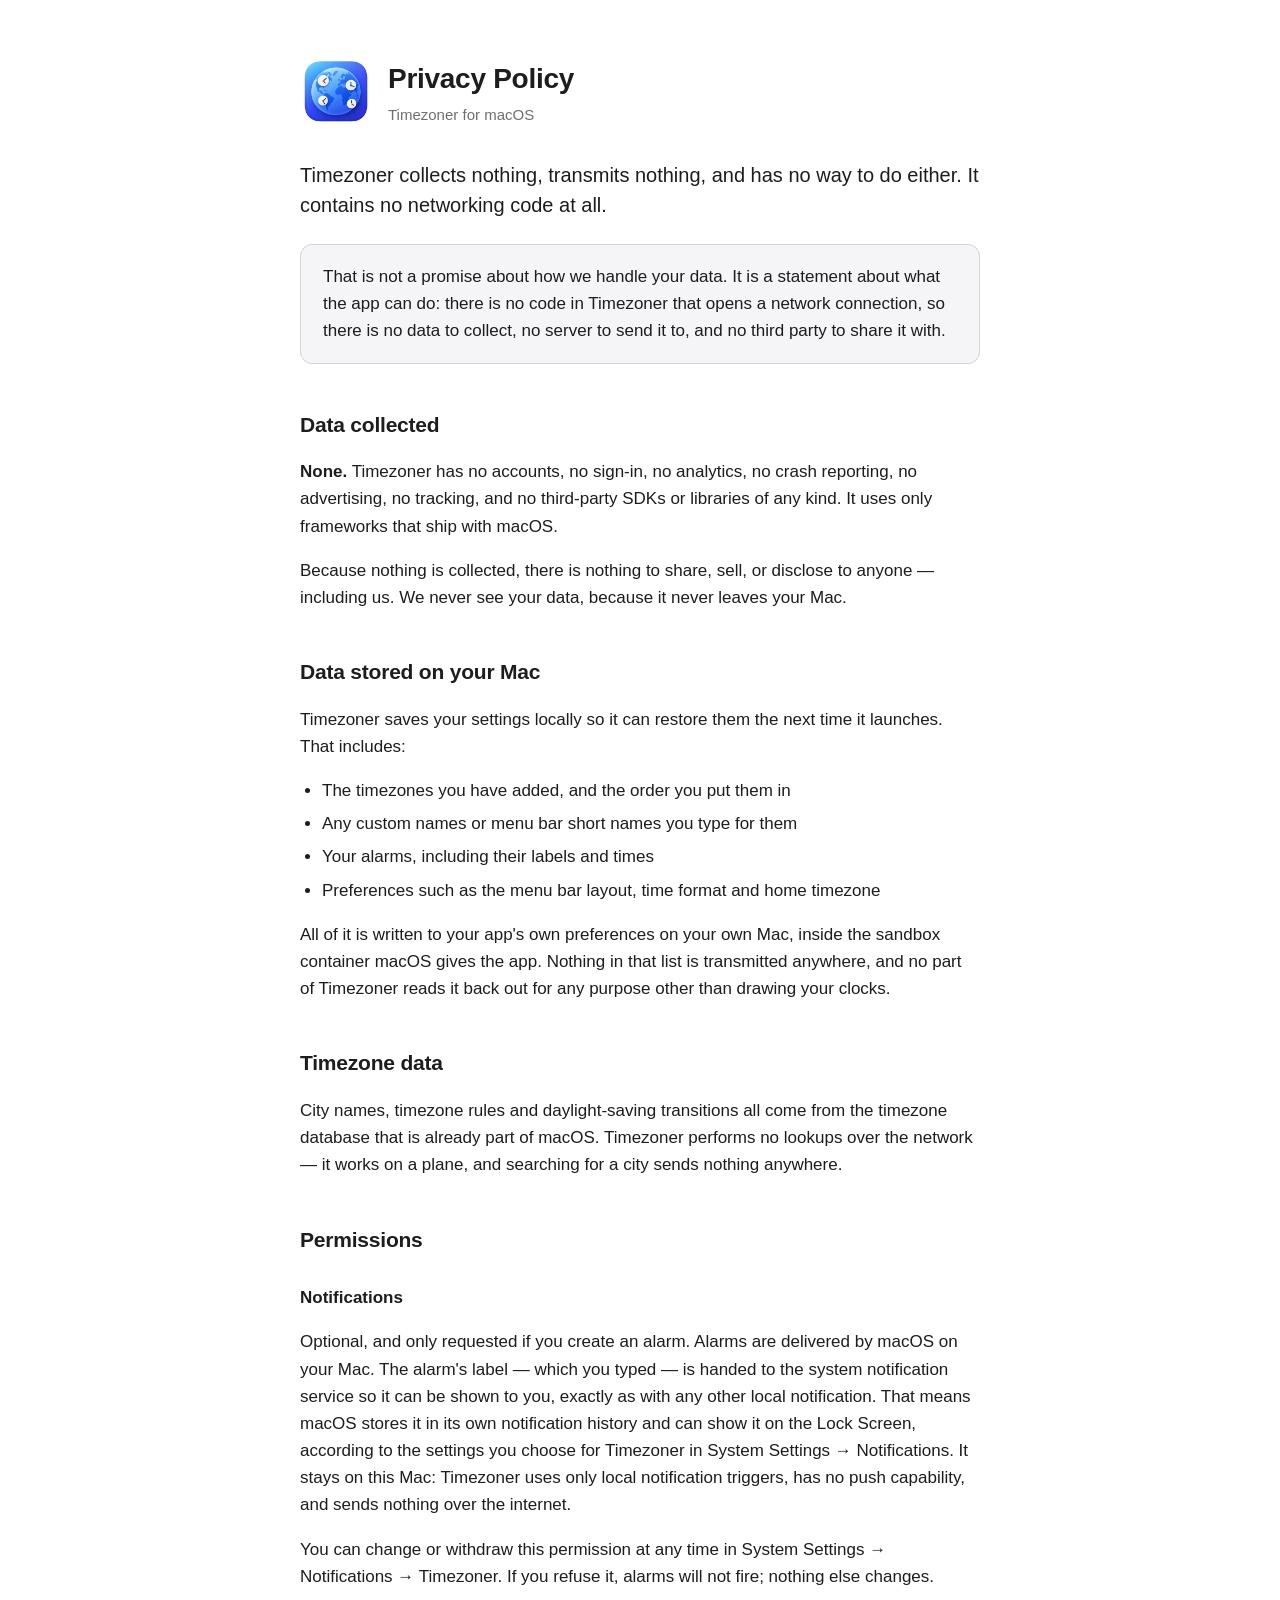
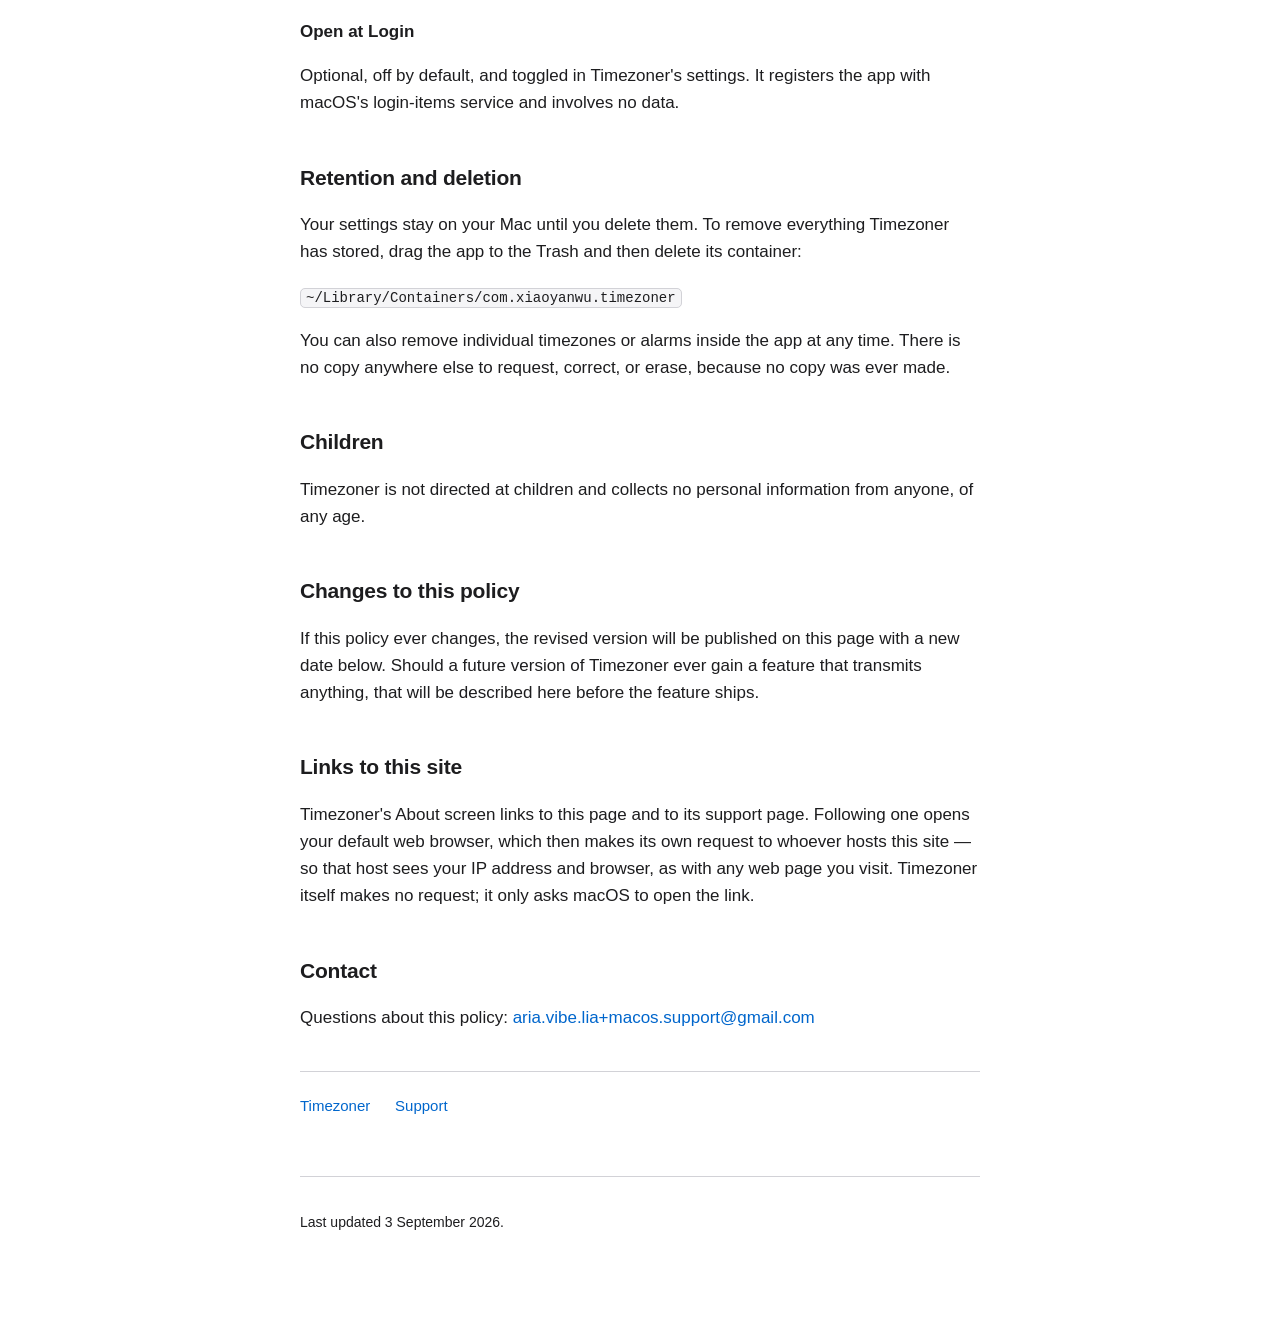
==== privacy.html @ 5c312ae3 "Update site (98ae552)" ====
<!DOCTYPE html>
<html lang="en">
<head>
<meta charset="utf-8">
<meta name="viewport" content="width=device-width, initial-scale=1">
<title>Privacy Policy — Timezoner</title>
<link rel="icon" href="icon.png">
<link rel="stylesheet" href="style.css">
</head>
<body>
<main>

<header>
    <img src="icon.png" alt="">
    <div>
        <h1>Privacy Policy</h1>
        <p>Timezoner for macOS</p>
    </div>
</header>

<p class="lede">Timezoner collects nothing, transmits nothing, and has no way to do either.
It contains no networking code at all.</p>

<div class="card">
    <p>That is not a promise about how we handle your data. It is a statement about what the
    app can do: there is no code in Timezoner that opens a network connection, so there is
    no data to collect, no server to send it to, and no third party to share it with.</p>
</div>

<h2>Data collected</h2>

<p><strong>None.</strong> Timezoner has no accounts, no sign-in, no analytics, no crash
reporting, no advertising, no tracking, and no third-party SDKs or libraries of any kind.
It uses only frameworks that ship with macOS.</p>

<p>Because nothing is collected, there is nothing to share, sell, or disclose to anyone —
including us. We never see your data, because it never leaves your Mac.</p>

<h2>Data stored on your Mac</h2>

<p>Timezoner saves your settings locally so it can restore them the next time it launches.
That includes:</p>

<ul>
    <li>The timezones you have added, and the order you put them in</li>
    <li>Any custom names or menu bar short names you type for them</li>
    <li>Your alarms, including their labels and times</li>
    <li>Preferences such as the menu bar layout, time format and home timezone</li>
</ul>

<p>All of it is written to your app's own preferences on your own Mac, inside the sandbox
container macOS gives the app. Nothing in that list is transmitted anywhere, and no part of
Timezoner reads it back out for any purpose other than drawing your clocks.</p>

<h2>Timezone data</h2>

<p>City names, timezone rules and daylight-saving transitions all come from the timezone
database that is already part of macOS. Timezoner performs no lookups over the network — it
works on a plane, and searching for a city sends nothing anywhere.</p>

<h2>Permissions</h2>

<h3>Notifications</h3>
<p>Optional, and only requested if you create an alarm. Alarms are delivered by macOS on
your Mac. The alarm's label — which you typed — is handed to the system notification service
so it can be shown to you, exactly as with any other local notification. That means macOS
stores it in its own notification history and can show it on the Lock Screen, according to
the settings you choose for Timezoner in System Settings → Notifications. It stays on this
Mac: Timezoner uses only local notification triggers, has no push capability, and sends
nothing over the internet.</p>
<p>You can change or withdraw this permission at any time in System Settings →
Notifications → Timezoner. If you refuse it, alarms will not fire; nothing else changes.</p>

<h3>Open at Login</h3>
<p>Optional, off by default, and toggled in Timezoner's settings. It registers the app with
macOS's login-items service and involves no data.</p>

<h2>Retention and deletion</h2>

<p>Your settings stay on your Mac until you delete them. To remove everything Timezoner has
stored, drag the app to the Trash and then delete its container:</p>

<p><code>~/Library/Containers/com.xiaoyanwu.timezoner</code></p>

<p>You can also remove individual timezones or alarms inside the app at any time. There is
no copy anywhere else to request, correct, or erase, because no copy was ever made.</p>

<h2>Children</h2>

<p>Timezoner is not directed at children and collects no personal information from anyone,
of any age.</p>

<h2>Changes to this policy</h2>

<p>If this policy ever changes, the revised version will be published on this page with a
new date below. Should a future version of Timezoner ever gain a feature that transmits
anything, that will be described here before the feature ships.</p>

<h2>Links to this site</h2>

<p>Timezoner's About screen links to this page and to its support page. Following one opens
your default web browser, which then makes its own request to whoever hosts this site — so
that host sees your IP address and browser, as with any web page you visit. Timezoner itself
makes no request; it only asks macOS to open the link.</p>

<h2>Contact</h2>

<p>Questions about this policy: <a href="mailto:aria.vibe.lia+macos.support@gmail.com">aria.vibe.lia+macos.support@gmail.com</a></p>

<nav>
    <a href="index.html">Timezoner</a>
    <a href="support.html">Support</a>
</nav>

<footer>
    <p>Last updated 3 September 2026.</p>
</footer>

</main>
</body>
</html>
---- style.css ----
/* One stylesheet, no fonts or scripts from anywhere else.
   An app whose whole pitch is that it never touches the network should not have a
   privacy policy that phones a CDN to render itself. */
:root {
    color-scheme: light dark;
    --ink: #1d1d1f;
    --ink-dim: #6e6e73;
    --bg: #ffffff;
    --panel: #f5f5f7;
    --rule: #d2d2d7;
    --accent: #0066cc;
}
@media (prefers-color-scheme: dark) {
    :root {
        --ink: #f5f5f7;
        --ink-dim: #a1a1a6;
        --bg: #161617;
        --panel: #1d1d1f;
        --rule: #38383c;
        --accent: #4da3ff;
    }
}

* { box-sizing: border-box; }

body {
    margin: 0;
    padding: 0 24px 96px;
    background: var(--bg);
    color: var(--ink);
    font: 17px/1.6 -apple-system, BlinkMacSystemFont, "Segoe UI", Roboto, Helvetica, Arial, sans-serif;
    -webkit-text-size-adjust: 100%;
}

main { max-width: 680px; margin: 0 auto; }

header {
    display: flex;
    align-items: center;
    gap: 16px;
    padding: 56px 0 8px;
}
header img { width: 72px; height: 72px; }
header h1 { font-size: 28px; margin: 0; letter-spacing: -0.01em; }
header p { margin: 2px 0 0; color: var(--ink-dim); font-size: 15px; }

h2 {
    font-size: 21px;
    margin: 44px 0 12px;
    letter-spacing: -0.01em;
}
h3 { font-size: 17px; margin: 28px 0 6px; }

p, li { color: var(--ink); }
ul { padding-left: 22px; }
li { margin: 6px 0; }

a { color: var(--accent); text-decoration: none; }
a:hover { text-decoration: underline; }

.lede {
    font-size: 20px;
    line-height: 1.5;
    margin: 24px 0;
}

.card {
    background: var(--panel);
    border: 1px solid var(--rule);
    border-radius: 12px;
    padding: 18px 22px;
    margin: 24px 0;
}
.card p:first-child { margin-top: 0; }
.card p:last-child { margin-bottom: 0; }

code {
    font: 14px/1.4 ui-monospace, SFMono-Regular, Menlo, monospace;
    background: var(--panel);
    border: 1px solid var(--rule);
    border-radius: 5px;
    padding: 1px 5px;
}

.meta { color: var(--ink-dim); font-size: 15px; }

nav { margin: 40px 0 0; padding-top: 20px; border-top: 1px solid var(--rule); }
nav a { margin-right: 20px; font-size: 15px; }

footer {
    margin-top: 56px;
    padding-top: 20px;
    border-top: 1px solid var(--rule);
    color: var(--ink-dim);
    font-size: 14px;
}
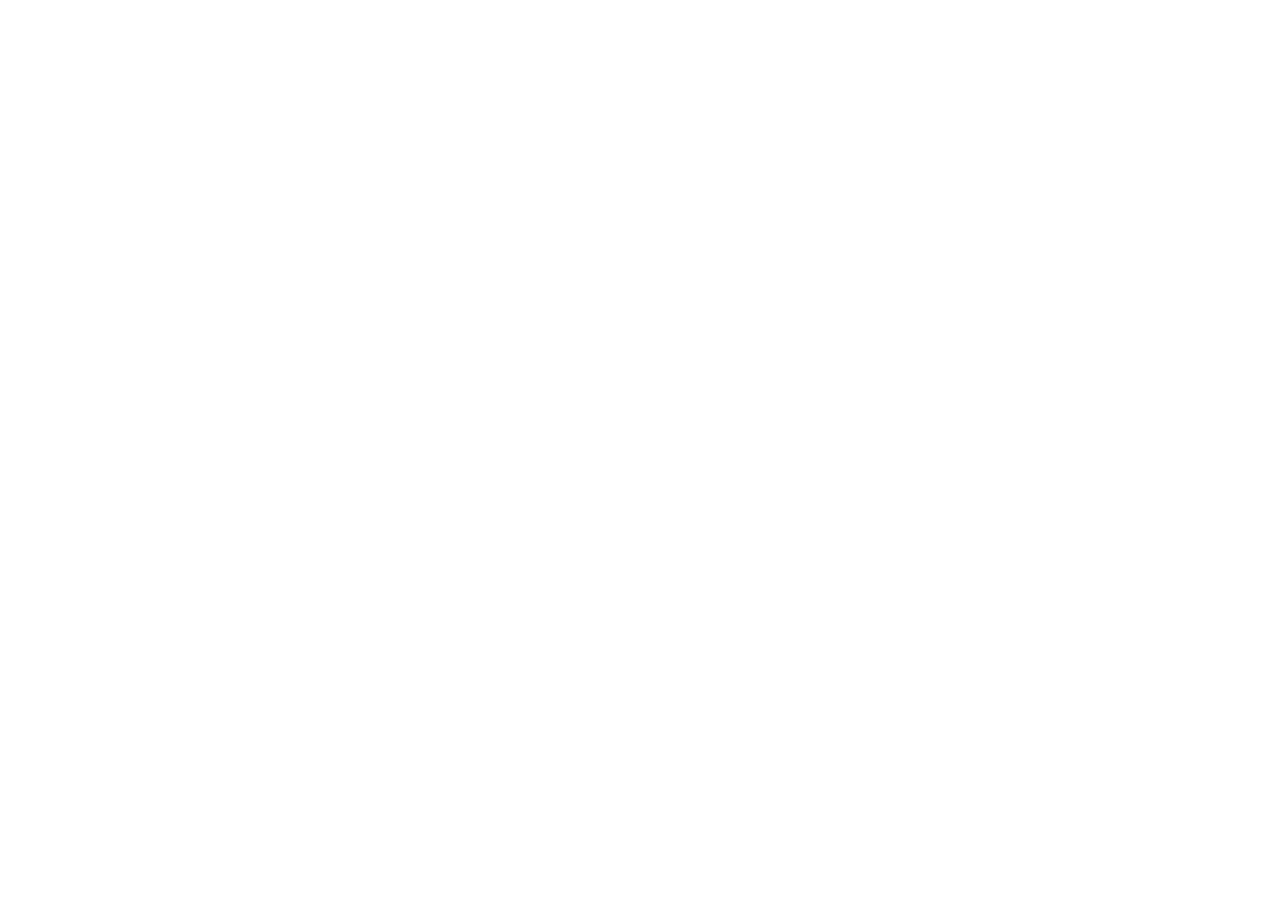
==== commit 7b457cbd: "Redirect to everywhen-site; this site is retired Timezoner was renamed Everywhen, and its pages now " ====
--- a/privacy.html
+++ b/privacy.html
@@ -3,119 +3,12 @@
 <head>
 <meta charset="utf-8">
 <meta name="viewport" content="width=device-width, initial-scale=1">
-<title>Privacy Policy — Timezoner</title>
-<link rel="icon" href="icon.png">
-<link rel="stylesheet" href="style.css">
+<title>Privacy Policy — Everywhen (formerly Timezoner)</title>
+<meta name="robots" content="noindex">
+<link rel="canonical" href="https://aria-vibe.github.io/everywhen-site/privacy.html">
+<meta http-equiv="refresh" content="0; url=https://aria-vibe.github.io/everywhen-site/privacy.html">
 </head>
 <body>
-<main>
-
-<header>
-    <img src="icon.png" alt="">
-    <div>
-        <h1>Privacy Policy</h1>
-        <p>Timezoner for macOS</p>
-    </div>
-</header>
-
-<p class="lede">Timezoner collects nothing, transmits nothing, and has no way to do either.
-It contains no networking code at all.</p>
-
-<div class="card">
-    <p>That is not a promise about how we handle your data. It is a statement about what the
-    app can do: there is no code in Timezoner that opens a network connection, so there is
-    no data to collect, no server to send it to, and no third party to share it with.</p>
-</div>
-
-<h2>Data collected</h2>
-
-<p><strong>None.</strong> Timezoner has no accounts, no sign-in, no analytics, no crash
-reporting, no advertising, no tracking, and no third-party SDKs or libraries of any kind.
-It uses only frameworks that ship with macOS.</p>
-
-<p>Because nothing is collected, there is nothing to share, sell, or disclose to anyone —
-including us. We never see your data, because it never leaves your Mac.</p>
-
-<h2>Data stored on your Mac</h2>
-
-<p>Timezoner saves your settings locally so it can restore them the next time it launches.
-That includes:</p>
-
-<ul>
-    <li>The timezones you have added, and the order you put them in</li>
-    <li>Any custom names or menu bar short names you type for them</li>
-    <li>Your alarms, including their labels and times</li>
-    <li>Preferences such as the menu bar layout, time format and home timezone</li>
-</ul>
-
-<p>All of it is written to your app's own preferences on your own Mac, inside the sandbox
-container macOS gives the app. Nothing in that list is transmitted anywhere, and no part of
-Timezoner reads it back out for any purpose other than drawing your clocks.</p>
-
-<h2>Timezone data</h2>
-
-<p>City names, timezone rules and daylight-saving transitions all come from the timezone
-database that is already part of macOS. Timezoner performs no lookups over the network — it
-works on a plane, and searching for a city sends nothing anywhere.</p>
-
-<h2>Permissions</h2>
-
-<h3>Notifications</h3>
-<p>Optional, and only requested if you create an alarm. Alarms are delivered by macOS on
-your Mac. The alarm's label — which you typed — is handed to the system notification service
-so it can be shown to you, exactly as with any other local notification. That means macOS
-stores it in its own notification history and can show it on the Lock Screen, according to
-the settings you choose for Timezoner in System Settings → Notifications. It stays on this
-Mac: Timezoner uses only local notification triggers, has no push capability, and sends
-nothing over the internet.</p>
-<p>You can change or withdraw this permission at any time in System Settings →
-Notifications → Timezoner. If you refuse it, alarms will not fire; nothing else changes.</p>
-
-<h3>Open at Login</h3>
-<p>Optional, off by default, and toggled in Timezoner's settings. It registers the app with
-macOS's login-items service and involves no data.</p>
-
-<h2>Retention and deletion</h2>
-
-<p>Your settings stay on your Mac until you delete them. To remove everything Timezoner has
-stored, drag the app to the Trash and then delete its container:</p>
-
-<p><code>~/Library/Containers/com.xiaoyanwu.timezoner</code></p>
-
-<p>You can also remove individual timezones or alarms inside the app at any time. There is
-no copy anywhere else to request, correct, or erase, because no copy was ever made.</p>
-
-<h2>Children</h2>
-
-<p>Timezoner is not directed at children and collects no personal information from anyone,
-of any age.</p>
-
-<h2>Changes to this policy</h2>
-
-<p>If this policy ever changes, the revised version will be published on this page with a
-new date below. Should a future version of Timezoner ever gain a feature that transmits
-anything, that will be described here before the feature ships.</p>
-
-<h2>Links to this site</h2>
-
-<p>Timezoner's About screen links to this page and to its support page. Following one opens
-your default web browser, which then makes its own request to whoever hosts this site — so
-that host sees your IP address and browser, as with any web page you visit. Timezoner itself
-makes no request; it only asks macOS to open the link.</p>
-
-<h2>Contact</h2>
-
-<p>Questions about this policy: <a href="mailto:aria.vibe.lia+macos.support@gmail.com">aria.vibe.lia+macos.support@gmail.com</a></p>
-
-<nav>
-    <a href="index.html">Timezoner</a>
-    <a href="support.html">Support</a>
-</nav>
-
-<footer>
-    <p>Last updated 3 September 2026.</p>
-</footer>
-
-</main>
+<p>Timezoner is now Everywhen. Its privacy policy is at <a href="https://aria-vibe.github.io/everywhen-site/privacy.html">aria-vibe.github.io/everywhen-site/privacy.html</a></p>
 </body>
 </html>
